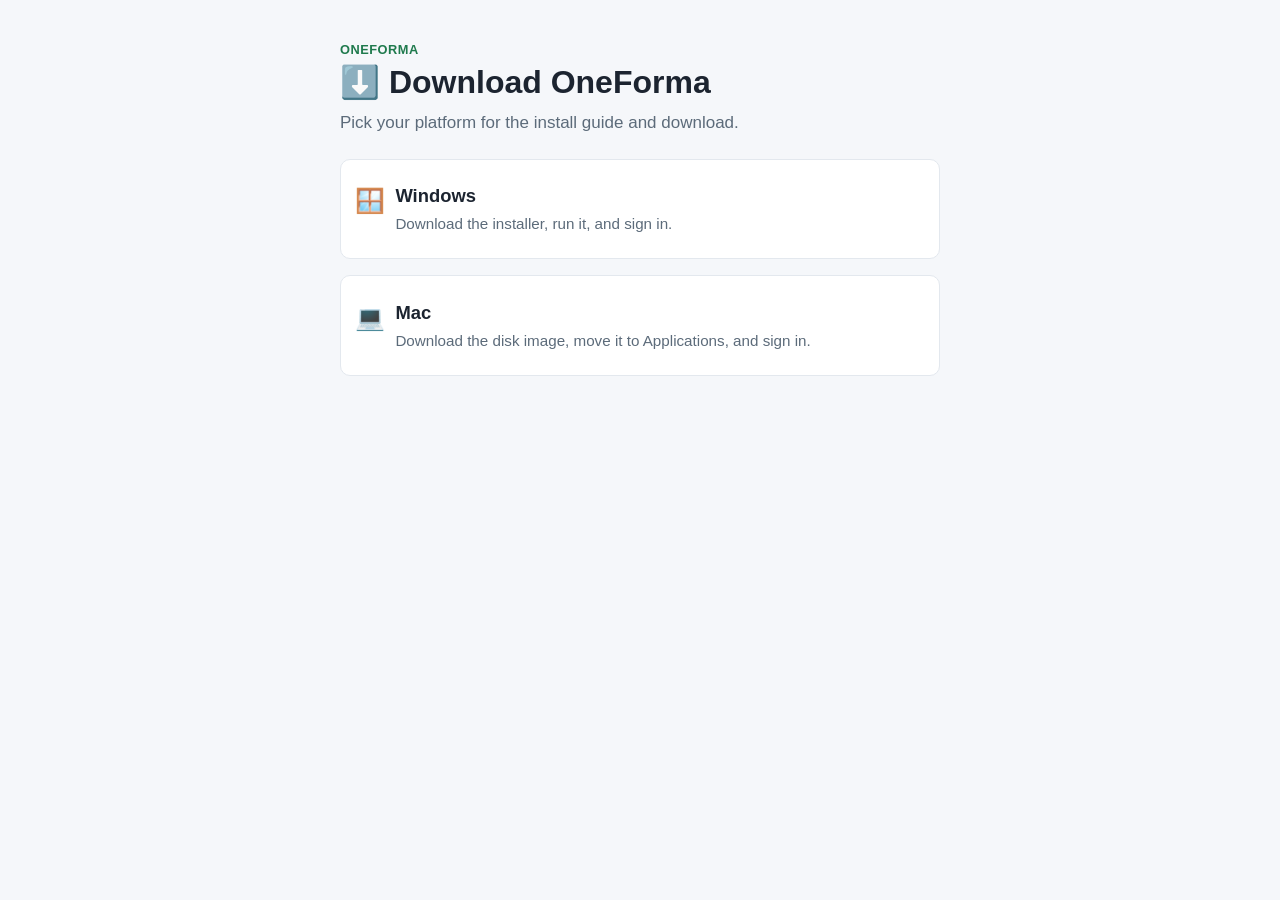
==== docs/index.html @ d5fb2e90 "docs: add install pages for GitHub Pages (index, windows, mac)" ====
<!DOCTYPE html>
<html lang="en">
<head>
  <meta charset="utf-8">
  <meta name="viewport" content="width=device-width, initial-scale=1">
  <title>Download OneForma</title>
  <style>
    :root {
      color-scheme: light;
      --ink: #1c2430;
      --muted: #5c6b7a;
      --line: #e3e8ee;
      --paper: #f5f7fa;
      --card: #fff;
      --green: #1f7a4d;
    }
    * { box-sizing: border-box; }
    body {
      margin: 0;
      background: var(--paper);
      color: var(--ink);
      font: 17px/1.5 "Segoe UI", Helvetica, Arial, sans-serif;
    }
    main {
      max-width: 40rem;
      margin: 0 auto;
      padding: 2.5rem 1.25rem 3rem;
    }
    .kicker {
      margin: 0 0 0.25rem;
      color: var(--green);
      font-size: 0.8rem;
      font-weight: 700;
      letter-spacing: 0.04em;
      text-transform: uppercase;
    }
    h1 {
      margin: 0 0 0.5rem;
      font-size: 2rem;
      line-height: 1.2;
    }
    .lead { margin: 0 0 1.5rem; color: var(--muted); }
    ol { margin: 0; padding: 0; list-style: none; }
    li { margin: 0 0 1rem; }
    a.tile {
      display: block;
      padding: 1.4rem 1.2rem 1.4rem 3.4rem;
      background: var(--card);
      border: 1px solid var(--line);
      border-radius: 10px;
      position: relative;
      text-decoration: none;
      color: var(--ink);
    }
    a.tile:hover { border-color: var(--green); }
    .num {
      position: absolute;
      left: 0.9rem;
      top: 1.45rem;
      font-size: 1.5rem;
    }
    .tile h2 { margin: 0 0 0.2rem; font-size: 1.15rem; }
    .tile p { margin: 0; color: var(--muted); font-size: 0.95rem; }
  </style>
</head>
<body>
  <main>
    <p class="kicker">OneForma</p>
    <h1>⬇️ Download OneForma</h1>
    <p class="lead">Pick your platform for the install guide and download.</p>
    <ol>
      <li>
        <a class="tile" href="windows.html">
          <span class="num">🪟</span>
          <h2>Windows</h2>
          <p>Download the installer, run it, and sign in.</p>
        </a>
      </li>
      <li>
        <a class="tile" href="mac.html">
          <span class="num">💻</span>
          <h2>Mac</h2>
          <p>Download the disk image, move it to Applications, and sign in.</p>
        </a>
      </li>
    </ol>
  </main>
</body>
</html>
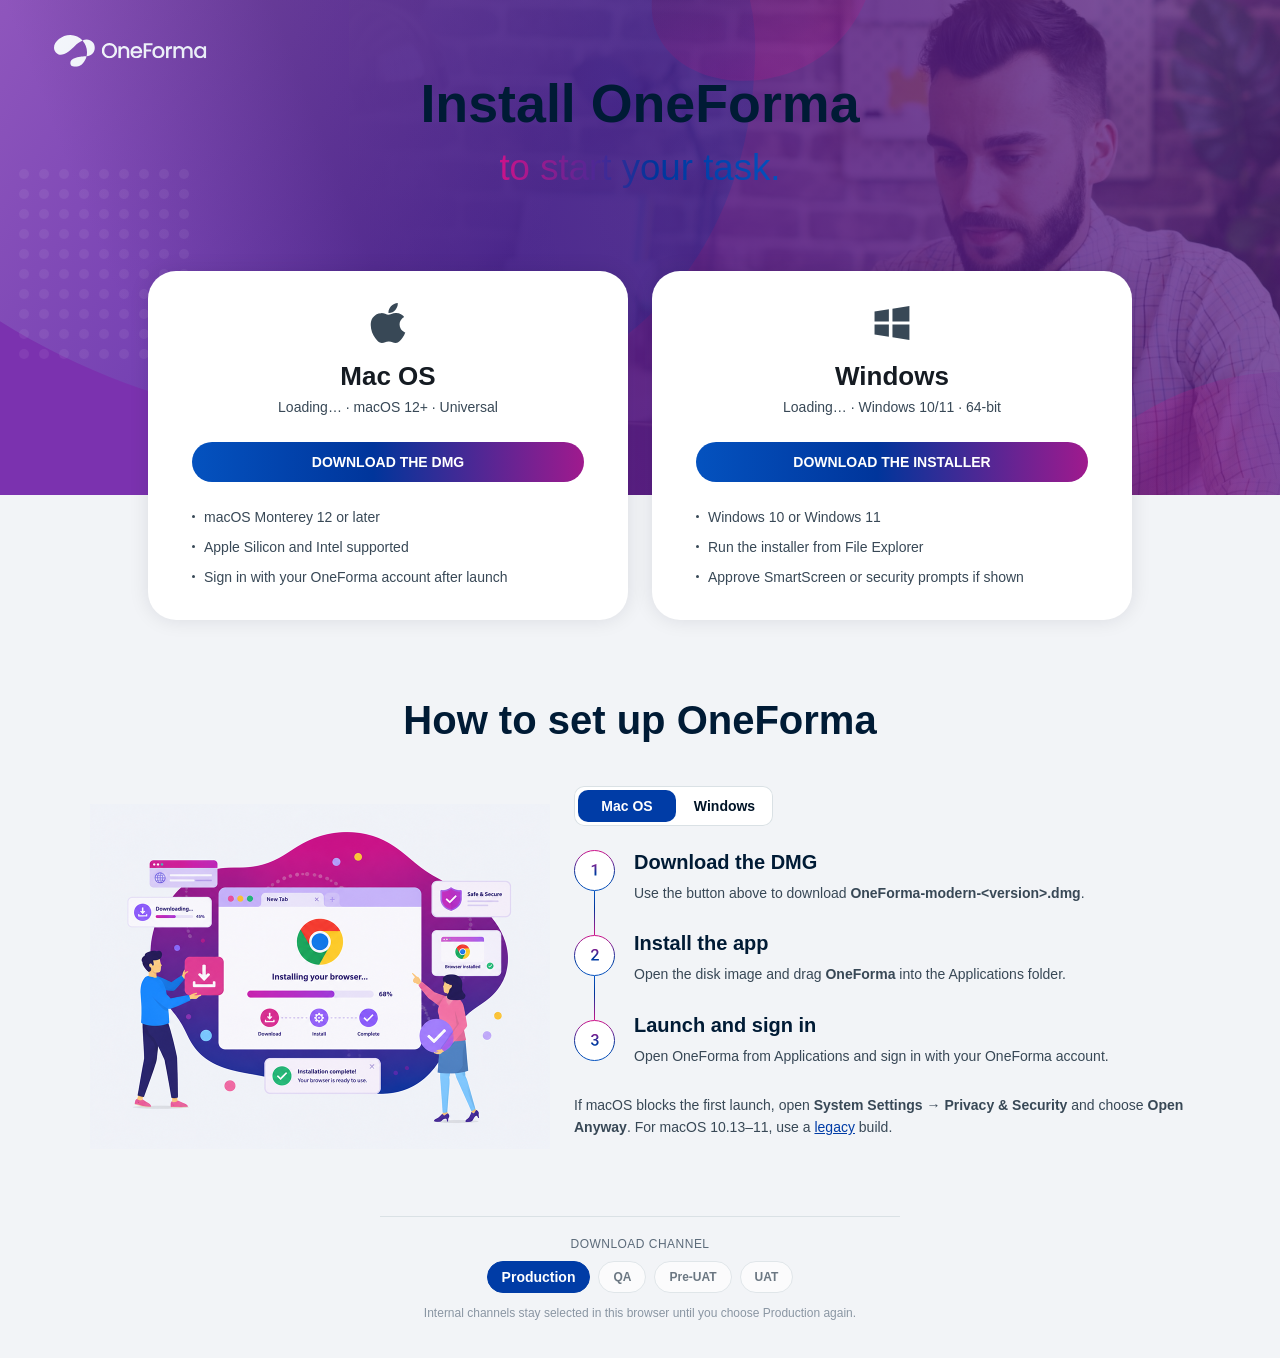
==== commit 9f494f9b: "docs: restyle GitHub Pages download site like client-download Match my.oneforma.com/client-download " ====
--- a/docs/index.html
+++ b/docs/index.html
@@ -3,87 +3,137 @@
 <head>
   <meta charset="utf-8">
   <meta name="viewport" content="width=device-width, initial-scale=1">
-  <title>Download OneForma</title>
-  <style>
-    :root {
-      color-scheme: light;
-      --ink: #1c2430;
-      --muted: #5c6b7a;
-      --line: #e3e8ee;
-      --paper: #f5f7fa;
-      --card: #fff;
-      --green: #1f7a4d;
-    }
-    * { box-sizing: border-box; }
-    body {
-      margin: 0;
-      background: var(--paper);
-      color: var(--ink);
-      font: 17px/1.5 "Segoe UI", Helvetica, Arial, sans-serif;
-    }
-    main {
-      max-width: 40rem;
-      margin: 0 auto;
-      padding: 2.5rem 1.25rem 3rem;
-    }
-    .kicker {
-      margin: 0 0 0.25rem;
-      color: var(--green);
-      font-size: 0.8rem;
-      font-weight: 700;
-      letter-spacing: 0.04em;
-      text-transform: uppercase;
-    }
-    h1 {
-      margin: 0 0 0.5rem;
-      font-size: 2rem;
-      line-height: 1.2;
-    }
-    .lead { margin: 0 0 1.5rem; color: var(--muted); }
-    ol { margin: 0; padding: 0; list-style: none; }
-    li { margin: 0 0 1rem; }
-    a.tile {
-      display: block;
-      padding: 1.4rem 1.2rem 1.4rem 3.4rem;
-      background: var(--card);
-      border: 1px solid var(--line);
-      border-radius: 10px;
-      position: relative;
-      text-decoration: none;
-      color: var(--ink);
-    }
-    a.tile:hover { border-color: var(--green); }
-    .num {
-      position: absolute;
-      left: 0.9rem;
-      top: 1.45rem;
-      font-size: 1.5rem;
-    }
-    .tile h2 { margin: 0 0 0.2rem; font-size: 1.15rem; }
-    .tile p { margin: 0; color: var(--muted); font-size: 0.95rem; }
-  </style>
+  <title>OneForma - Download Client</title>
+  <link rel="stylesheet" href="download.css">
 </head>
 <body>
-  <main>
-    <p class="kicker">OneForma</p>
-    <h1>⬇️ Download OneForma</h1>
-    <p class="lead">Pick your platform for the install guide and download.</p>
-    <ol>
-      <li>
-        <a class="tile" href="windows.html">
-          <span class="num">🪟</span>
-          <h2>Windows</h2>
-          <p>Download the installer, run it, and sign in.</p>
-        </a>
-      </li>
-      <li>
-        <a class="tile" href="mac.html">
-          <span class="num">💻</span>
-          <h2>Mac</h2>
-          <p>Download the disk image, move it to Applications, and sign in.</p>
-        </a>
-      </li>
-    </ol>
+  <main class="download-page">
+    <section class="top-section">
+      <img
+        class="top-section__text"
+        src="./assets/hero-oneforma.svg"
+        alt="Install OneForma to start your task."
+      />
+      <div class="system-download-cards">
+        <article class="system-download-card" data-platform="mac">
+          <img class="system-download-card__icon" src="./assets/ios-icon.svg" alt="Mac OS">
+          <h2 class="system-download-card__title">Mac OS</h2>
+          <p class="system-download-card__version" data-version-line>Loading… · macOS 12+ · Universal</p>
+          <p class="system-download-card__env" data-env-banner></p>
+          <a class="system-download-card__button" data-download-button href="#">DOWNLOAD THE DMG</a>
+          <ul class="system-download-card__tips">
+            <li>macOS Monterey 12 or later</li>
+            <li>Apple Silicon and Intel supported</li>
+            <li>Sign in with your OneForma account after launch</li>
+          </ul>
+        </article>
+        <article class="system-download-card" data-platform="windows">
+          <img class="system-download-card__icon" src="./assets/windows-icon.svg" alt="Windows">
+          <h2 class="system-download-card__title">Windows</h2>
+          <p class="system-download-card__version" data-version-line>Loading… · Windows 10/11 · 64-bit</p>
+          <p class="system-download-card__env" data-env-banner></p>
+          <a class="system-download-card__button" data-download-button href="#">DOWNLOAD THE INSTALLER</a>
+          <ul class="system-download-card__tips">
+            <li>Windows 10 or Windows 11</li>
+            <li>Run the installer from File Explorer</li>
+            <li>Approve SmartScreen or security prompts if shown</li>
+          </ul>
+        </article>
+      </div>
+    </section>
+
+    <section class="setup-section">
+      <div class="setup-section__inner">
+        <h2 class="setup-section__title">How to set up OneForma</h2>
+        <div class="setup-section__content">
+          <img
+            class="setup-section__image"
+            src="./assets/setup-bg.png"
+            alt="OneForma installation guide"
+          >
+          <div class="setup-section__guide">
+            <div class="setup-platform-tabs" role="tablist" aria-label="Setup platform">
+              <button class="setup-platform-tabs__button is-active" type="button" role="tab" aria-selected="true" data-setup-tab="mac">Mac OS</button>
+              <button class="setup-platform-tabs__button" type="button" role="tab" aria-selected="false" data-setup-tab="windows">Windows</button>
+            </div>
+            <div class="setup-guide-panels">
+              <div class="setup-guide-panel is-active" data-setup-guide-panel="mac">
+                <div class="setup-guide-panel__body">
+                  <div class="setup-guide-panel__steps">
+                    <img class="setup-guide-panel__step-icon" src="./assets/circle1.svg" alt="Step 1">
+                    <div class="setup-guide-panel__step-line"></div>
+                    <img class="setup-guide-panel__step-icon" src="./assets/circle2.svg" alt="Step 2">
+                    <div class="setup-guide-panel__step-line"></div>
+                    <img class="setup-guide-panel__step-icon" src="./assets/circle3.svg" alt="Step 3">
+                  </div>
+                  <div class="setup-guide-panel__texts">
+                    <div class="setup-guide-panel__step-text">
+                      <h3 class="setup-guide-panel__step-title">Download the DMG</h3>
+                      <p class="setup-guide-panel__step-desc">Use the button above to download <strong>OneForma-modern-&lt;version&gt;.dmg</strong>.</p>
+                    </div>
+                    <div class="setup-guide-panel__step-text">
+                      <h3 class="setup-guide-panel__step-title">Install the app</h3>
+                      <p class="setup-guide-panel__step-desc">Open the disk image and drag <strong>OneForma</strong> into the Applications folder.</p>
+                    </div>
+                    <div class="setup-guide-panel__step-text">
+                      <h3 class="setup-guide-panel__step-title">Launch and sign in</h3>
+                      <p class="setup-guide-panel__step-desc">Open OneForma from Applications and sign in with your OneForma account.</p>
+                    </div>
+                  </div>
+                </div>
+                <p class="setup-guide-panel__notice">
+                  If macOS blocks the first launch, open <strong>System Settings → Privacy &amp; Security</strong> and choose <strong>Open Anyway</strong>.
+                  For macOS 10.13–11, use a <a href="https://github.com/centific-cn/OneformaClient-releases/releases">legacy</a> build.
+                </p>
+              </div>
+              <div class="setup-guide-panel" data-setup-guide-panel="windows">
+                <div class="setup-guide-panel__body">
+                  <div class="setup-guide-panel__steps">
+                    <img class="setup-guide-panel__step-icon" src="./assets/circle1.svg" alt="Step 1">
+                    <div class="setup-guide-panel__step-line"></div>
+                    <img class="setup-guide-panel__step-icon" src="./assets/circle2.svg" alt="Step 2">
+                    <div class="setup-guide-panel__step-line"></div>
+                    <img class="setup-guide-panel__step-icon" src="./assets/circle3.svg" alt="Step 3">
+                  </div>
+                  <div class="setup-guide-panel__texts">
+                    <div class="setup-guide-panel__step-text">
+                      <h3 class="setup-guide-panel__step-title">Download the installer</h3>
+                      <p class="setup-guide-panel__step-desc">Use the button above to download <strong>OneForma-modern-&lt;version&gt;.exe</strong>.</p>
+                    </div>
+                    <div class="setup-guide-panel__step-text">
+                      <h3 class="setup-guide-panel__step-title">Run the setup</h3>
+                      <p class="setup-guide-panel__step-desc">Double-click the installer. If Windows shows a blue SmartScreen screen, choose <strong>More info</strong> then <strong>Run anyway</strong> when instructed by your team.</p>
+                    </div>
+                    <div class="setup-guide-panel__step-text">
+                      <h3 class="setup-guide-panel__step-title">Launch and sign in</h3>
+                      <p class="setup-guide-panel__step-desc">Open OneForma from the Start menu or desktop shortcut and sign in.</p>
+                    </div>
+                  </div>
+                </div>
+                <p class="setup-guide-panel__notice">
+                  If Windows Defender or company security software asks for confirmation, verify the publisher and allow the installation.
+                </p>
+              </div>
+            </div>
+          </div>
+        </div>
+
+        <div class="env-channel" data-env-selector>
+          <p class="env-channel__label">Download channel</p>
+          <div class="env-channel__buttons" role="group" aria-label="Download channel">
+            <button type="button" class="env-channel__btn is-active" data-env-option="prod" aria-pressed="true">Production</button>
+            <button type="button" class="env-channel__btn" data-env-option="qa" aria-pressed="false">QA</button>
+            <button type="button" class="env-channel__btn" data-env-option="preuat" aria-pressed="false">Pre-UAT</button>
+            <button type="button" class="env-channel__btn" data-env-option="uat" aria-pressed="false">UAT</button>
+          </div>
+          <p class="env-channel__hint">Internal channels stay selected in this browser until you choose Production again.</p>
+        </div>
+      </div>
+    </section>
   </main>
+  <script src="download.js"></script>
+  <script>
+    OneformaDownload.initPage({ setupTab: "mac" });
+  </script>
 </body>
 </html>
--- a/docs/download.css
+++ b/docs/download.css
@@ -0,0 +1,505 @@
+@font-face {
+  font-family: "Roboto";
+  font-style: normal;
+  font-weight: 400;
+  src: local("Roboto"), local("Arial");
+}
+
+@font-face {
+  font-family: "Roboto";
+  font-style: normal;
+  font-weight: 500;
+  src: local("Roboto Medium"), local("Arial");
+}
+
+@font-face {
+  font-family: "Roboto";
+  font-style: normal;
+  font-weight: 700;
+  src: local("Roboto Bold"), local("Arial Bold");
+}
+
+* {
+  box-sizing: border-box;
+}
+
+html,
+body {
+  margin: 0;
+  min-height: 100%;
+}
+
+p {
+  margin: 0;
+}
+
+body {
+  background-color: #f2f4f7;
+  font-family: "Roboto", Arial, "Helvetica Neue", Helvetica, sans-serif;
+}
+
+.download-page {
+  min-height: 100vh;
+}
+
+.top-section {
+  position: relative;
+  width: 100%;
+  height: 495px;
+  overflow: visible;
+  background-image: url("./assets/top-bg-1280.svg");
+  background-repeat: no-repeat;
+  background-position: top center;
+  background-size: cover;
+}
+
+.top-section__text {
+  display: block;
+  width: min(1100px, calc(100% - 48px));
+  max-width: 1100px;
+  height: auto;
+  margin: 0 auto;
+  padding-top: 56px;
+}
+
+.system-download-cards {
+  position: absolute;
+  left: 50%;
+  bottom: -125px;
+  display: flex;
+  width: min(984px, calc(100% - 40px));
+  max-width: 984px;
+  transform: translateX(-50%);
+}
+
+.system-download-cards--single {
+  width: min(480px, calc(100% - 40px));
+}
+
+.system-download-card + .system-download-card {
+  margin-left: 24px;
+}
+
+.system-download-card {
+  flex: 1 1 0;
+  min-width: 0;
+  padding: 32px 44px;
+  border-radius: 28px;
+  background: #ffffff;
+  color: #384856;
+  text-align: center;
+  box-shadow: 0 0 20px 0 #0014271a;
+}
+
+.system-download-card__icon {
+  display: block;
+  width: 40px;
+  height: 40px;
+  margin: 0 auto 16px;
+}
+
+.system-download-card__title {
+  margin: 0;
+  color: #151b22;
+  font-size: 26px;
+  font-weight: 700;
+  line-height: 34px;
+}
+
+.system-download-card__version {
+  margin-top: 4px;
+  color: #384856;
+  font-size: 14px;
+  font-weight: 400;
+  line-height: 1.5;
+}
+
+.system-download-card__env {
+  display: none;
+  margin-top: 8px;
+  color: #8a5a00;
+  font-size: 12px;
+  font-weight: 700;
+  letter-spacing: 0.02em;
+  text-transform: uppercase;
+}
+
+.system-download-card__env.is-visible {
+  display: block;
+}
+
+a.system-download-card__button {
+  display: inline-flex;
+  align-items: center;
+  justify-content: center;
+  width: 100%;
+  height: 40px;
+  border: 0;
+  border-radius: 30px;
+  background: linear-gradient(270deg, #cd128a -15.37%, #00359b 53.85%, #0452bf 100%);
+  color: #ffffff;
+  cursor: pointer;
+  font-family: inherit;
+  font-size: 14px;
+  font-weight: 700;
+  line-height: 1;
+  margin: 24px 0;
+  text-decoration: none;
+}
+
+a.system-download-card__button:hover {
+  filter: brightness(1.05);
+}
+
+.system-download-card__tips {
+  display: flex;
+  flex-direction: column;
+  margin: 0;
+  padding: 0;
+  color: #384856;
+  font-size: 14px;
+  font-weight: 400;
+  line-height: 22px;
+  list-style: none;
+  text-align: left;
+}
+
+.system-download-card__tips li + li {
+  margin-top: 8px;
+}
+
+.system-download-card__tips li {
+  position: relative;
+  padding-left: 12px;
+}
+
+.system-download-card__tips li::before {
+  position: absolute;
+  top: 9px;
+  left: 0;
+  width: 3px;
+  height: 3px;
+  border-radius: 50%;
+  background: #384856;
+  content: "";
+}
+
+.setup-section {
+  margin-top: 165px;
+  padding: 36px 20px;
+}
+
+.setup-section__inner {
+  width: min(1100px, 100%);
+  max-width: 1100px;
+  margin: 0 auto;
+}
+
+.setup-section__title {
+  margin: 0;
+  color: #001b35;
+  font-size: 40px;
+  font-weight: 700;
+  line-height: 1.2;
+  text-align: center;
+}
+
+.setup-section__content {
+  display: flex;
+  align-items: flex-start;
+  justify-content: space-between;
+  min-height: 382px;
+  margin-top: 42px;
+}
+
+.setup-section__image {
+  display: block;
+  flex: 0 0 460px;
+  width: 460px;
+  max-width: 100%;
+  height: auto;
+  margin-top: 18px;
+}
+
+.setup-section__guide {
+  flex: 1 1 0;
+  min-width: 0;
+  margin-left: 24px;
+}
+
+.setup-platform-tabs {
+  display: inline-flex;
+  padding: 4px;
+  border-radius: 10px;
+  background: #ffffff;
+  box-shadow: inset 0 0 0 1px #dae1e5;
+}
+
+.setup-platform-tabs__button {
+  width: 89px;
+  height: 32px;
+  border: 0;
+  border-radius: 10px;
+  background: transparent;
+  color: #001427;
+  cursor: pointer;
+  font-family: inherit;
+  font-size: 14px;
+  font-weight: 700;
+  line-height: 22px;
+  padding: 0;
+}
+
+.setup-platform-tabs__button:first-child {
+  margin-right: 4px;
+}
+
+.setup-platform-tabs__button.is-active {
+  width: 98px;
+  background: #003ca6;
+  color: #ffffff;
+}
+
+.setup-guide-panels {
+  margin-top: 24px;
+}
+
+.setup-guide-panel {
+  display: none;
+}
+
+.setup-guide-panel.is-active {
+  display: block;
+}
+
+.setup-guide-panel__body {
+  display: flex;
+  align-items: stretch;
+}
+
+.setup-guide-panel__steps {
+  display: flex;
+  flex: 0 0 42px;
+  flex-direction: column;
+  align-items: flex-start;
+  height: 208px;
+  padding: 0;
+}
+
+.setup-guide-panel__step-line {
+  flex: 0 0 44px;
+  width: 1px;
+  height: 44px;
+  margin-left: 20px;
+  background: linear-gradient(180deg, #0452bf 0.88%, #00359b 40.18%, #cd128a 99.12%);
+}
+
+.setup-guide-panel__step-icon {
+  display: block;
+  width: 41px;
+  height: 41px;
+}
+
+.setup-guide-panel__texts {
+  display: flex;
+  flex: 1 1 0;
+  flex-direction: column;
+  min-width: 0;
+  margin-left: 18px;
+}
+
+.setup-guide-panel__step-text + .setup-guide-panel__step-text {
+  margin-top: 28px;
+}
+
+.setup-guide-panel__step-title {
+  margin: 0 0 8px;
+  color: #001b35;
+  font-size: 20px;
+  font-weight: 700;
+  line-height: 1.25;
+}
+
+.setup-guide-panel__step-desc {
+  margin: 0;
+  color: #384856;
+  font-size: 14px;
+  font-weight: 400;
+  line-height: 1.45;
+}
+
+.setup-guide-panel__notice {
+  margin: 28px 0 0;
+  color: #384856;
+  font-size: 14px;
+  font-weight: 400;
+  line-height: 1.6;
+}
+
+.setup-guide-panel__notice a {
+  color: #003ca6;
+}
+
+.env-channel {
+  max-width: 520px;
+  margin: 48px auto 0;
+  padding-top: 20px;
+  border-top: 1px solid #dae1e5;
+  text-align: center;
+}
+
+.env-channel__label {
+  margin: 0 0 10px;
+  color: #5c6b7a;
+  font-size: 12px;
+  font-weight: 500;
+  letter-spacing: 0.04em;
+  text-transform: uppercase;
+}
+
+.env-channel__buttons {
+  display: flex;
+  flex-wrap: wrap;
+  gap: 8px;
+  justify-content: center;
+}
+
+.env-channel__btn {
+  border: 1px solid #dae1e5;
+  border-radius: 999px;
+  background: #fff;
+  color: #384856;
+  cursor: pointer;
+  font-family: inherit;
+  font-size: 13px;
+  font-weight: 600;
+  line-height: 1;
+  padding: 8px 14px;
+}
+
+.env-channel__btn[data-env-option="prod"] {
+  font-size: 14px;
+}
+
+.env-channel__btn[data-env-option]:not([data-env-option="prod"]) {
+  font-size: 12px;
+  opacity: 0.72;
+}
+
+.env-channel__btn.is-active {
+  border-color: #003ca6;
+  background: #003ca6;
+  color: #fff;
+  opacity: 1;
+}
+
+.env-channel__hint {
+  margin: 12px 0 0;
+  color: #8a96a3;
+  font-size: 12px;
+  line-height: 1.45;
+}
+
+.back-home {
+  display: inline-block;
+  margin-bottom: 16px;
+  color: #003ca6;
+  font-size: 14px;
+  font-weight: 700;
+  text-decoration: none;
+}
+
+.back-home:hover {
+  text-decoration: underline;
+}
+
+@media (min-width: 1281px) {
+  .top-section {
+    background-image: url("./assets/top-bg-1440.svg");
+  }
+}
+
+@media (min-width: 1441px) {
+  .top-section {
+    background-image: url("./assets/top-bg-1920.svg");
+  }
+}
+
+@media (min-width: 1921px) {
+  .top-section {
+    background-image: url("./assets/top-bg-2560.svg");
+  }
+}
+
+@media (max-width: 900px) {
+  .top-section {
+    height: 820px;
+  }
+
+  .system-download-cards {
+    bottom: -125px;
+    flex-direction: column;
+    width: min(480px, calc(100% - 40px));
+    max-width: 480px;
+  }
+
+  .system-download-card + .system-download-card {
+    margin-top: 24px;
+    margin-left: 0;
+  }
+
+  .setup-section__content {
+    flex-direction: column;
+    min-height: 0;
+  }
+
+  .setup-section__image {
+    flex-basis: auto;
+    width: min(460px, 100%);
+    margin: 0 auto;
+  }
+
+  .setup-section__guide {
+    width: min(560px, 100%);
+    max-width: 560px;
+    margin: 40px auto 0;
+  }
+}
+
+@media (max-width: 560px) {
+  .top-section {
+    height: 760px;
+  }
+
+  .top-section__text {
+    width: calc(100% - 32px);
+    padding-top: 40px;
+  }
+
+  .system-download-card {
+    padding: 28px 24px 30px;
+    border-radius: 24px;
+  }
+
+  .setup-section {
+    padding: 360px 20px 56px;
+  }
+
+  .setup-section__title {
+    font-size: 32px;
+  }
+
+  .setup-section__content {
+    margin-top: 32px;
+  }
+
+  .setup-platform-tabs {
+    display: flex;
+    width: 100%;
+  }
+
+  .setup-platform-tabs__button {
+    flex: 1 1 0;
+    width: auto;
+  }
+}
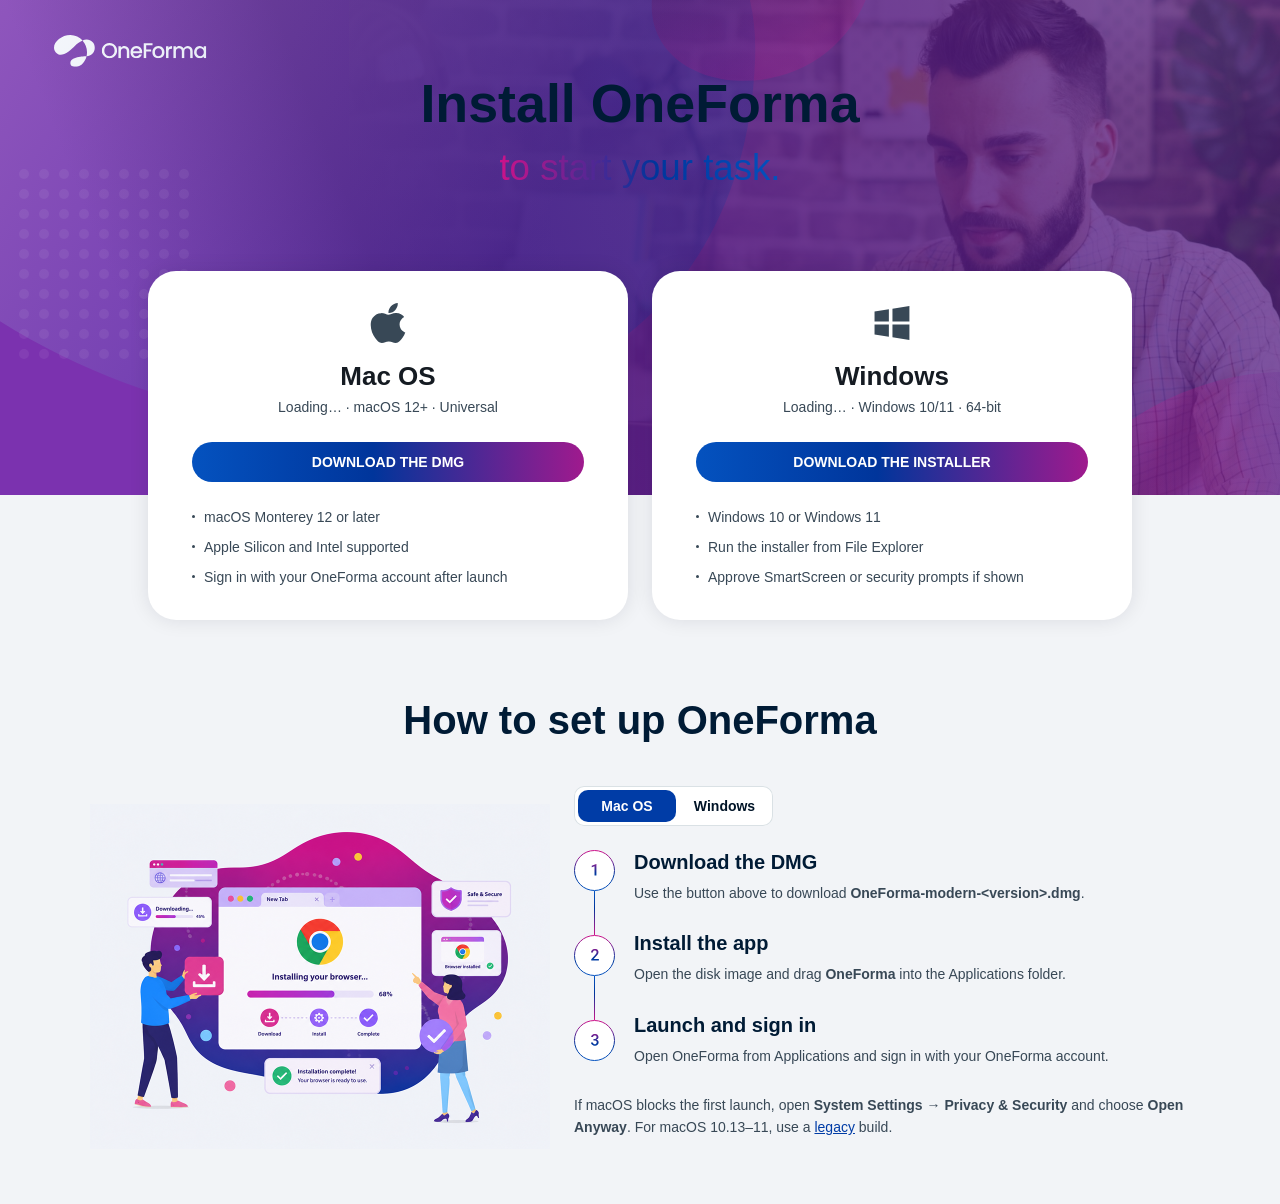
==== commit 9a642991: "feat: public download page serves prod only, internal channels move to direct links" ====
--- a/docs/index.html
+++ b/docs/index.html
@@ -117,17 +117,6 @@
             </div>
           </div>
         </div>
-
-        <div class="env-channel" data-env-selector>
-          <p class="env-channel__label">Download channel</p>
-          <div class="env-channel__buttons" role="group" aria-label="Download channel">
-            <button type="button" class="env-channel__btn is-active" data-env-option="prod" aria-pressed="true">Production</button>
-            <button type="button" class="env-channel__btn" data-env-option="qa" aria-pressed="false">QA</button>
-            <button type="button" class="env-channel__btn" data-env-option="preuat" aria-pressed="false">Pre-UAT</button>
-            <button type="button" class="env-channel__btn" data-env-option="uat" aria-pressed="false">UAT</button>
-          </div>
-          <p class="env-channel__hint">Internal channels stay selected in this browser until you choose Production again.</p>
-        </div>
       </div>
     </section>
   </main>
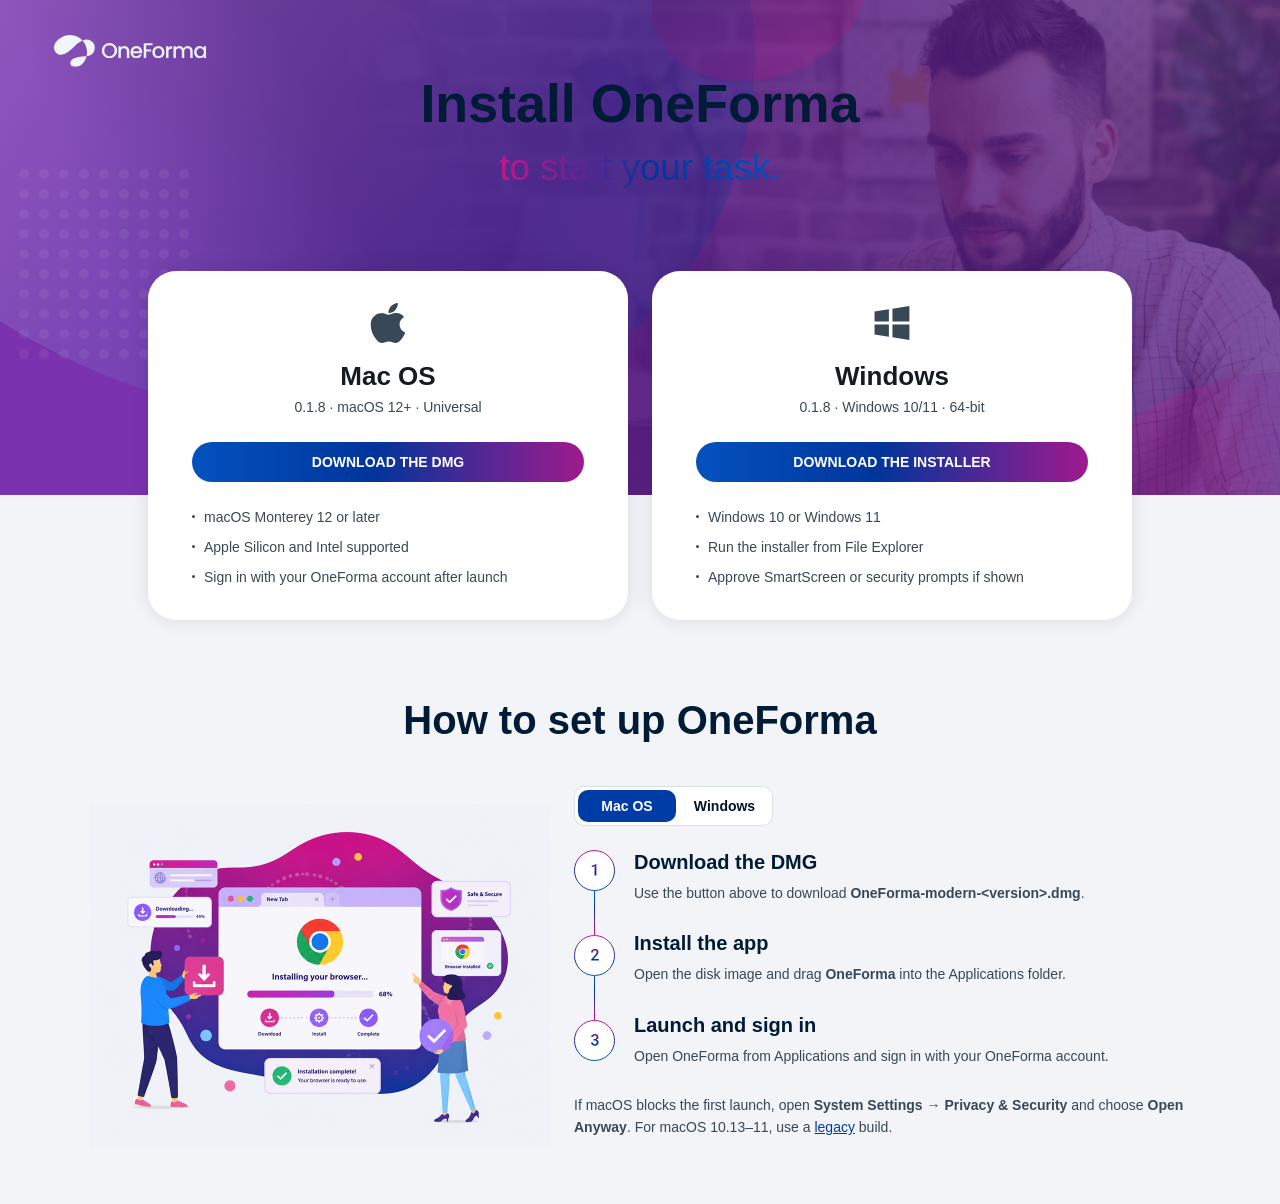
==== commit b950fa3b: "Make the download site a single production page. The home page already has both platforms. Query env" ====
--- a/docs/index.html
+++ b/docs/index.html
@@ -19,7 +19,6 @@
           <img class="system-download-card__icon" src="./assets/ios-icon.svg" alt="Mac OS">
           <h2 class="system-download-card__title">Mac OS</h2>
           <p class="system-download-card__version" data-version-line>Loading… · macOS 12+ · Universal</p>
-          <p class="system-download-card__env" data-env-banner></p>
           <a class="system-download-card__button" data-download-button href="#">DOWNLOAD THE DMG</a>
           <ul class="system-download-card__tips">
             <li>macOS Monterey 12 or later</li>
@@ -31,7 +30,6 @@
           <img class="system-download-card__icon" src="./assets/windows-icon.svg" alt="Windows">
           <h2 class="system-download-card__title">Windows</h2>
           <p class="system-download-card__version" data-version-line>Loading… · Windows 10/11 · 64-bit</p>
-          <p class="system-download-card__env" data-env-banner></p>
           <a class="system-download-card__button" data-download-button href="#">DOWNLOAD THE INSTALLER</a>
           <ul class="system-download-card__tips">
             <li>Windows 10 or Windows 11</li>
--- a/docs/download.css
+++ b/docs/download.css
@@ -72,10 +72,6 @@
   transform: translateX(-50%);
 }
 
-.system-download-cards--single {
-  width: min(480px, calc(100% - 40px));
-}
-
 .system-download-card + .system-download-card {
   margin-left: 24px;
 }
@@ -112,20 +108,6 @@
   font-size: 14px;
   font-weight: 400;
   line-height: 1.5;
-}
-
-.system-download-card__env {
-  display: none;
-  margin-top: 8px;
-  color: #8a5a00;
-  font-size: 12px;
-  font-weight: 700;
-  letter-spacing: 0.02em;
-  text-transform: uppercase;
-}
-
-.system-download-card__env.is-visible {
-  display: block;
 }
 
 a.system-download-card__button {
@@ -340,66 +322,6 @@
   color: #003ca6;
 }
 
-.env-channel {
-  max-width: 520px;
-  margin: 48px auto 0;
-  padding-top: 20px;
-  border-top: 1px solid #dae1e5;
-  text-align: center;
-}
-
-.env-channel__label {
-  margin: 0 0 10px;
-  color: #5c6b7a;
-  font-size: 12px;
-  font-weight: 500;
-  letter-spacing: 0.04em;
-  text-transform: uppercase;
-}
-
-.env-channel__buttons {
-  display: flex;
-  flex-wrap: wrap;
-  gap: 8px;
-  justify-content: center;
-}
-
-.env-channel__btn {
-  border: 1px solid #dae1e5;
-  border-radius: 999px;
-  background: #fff;
-  color: #384856;
-  cursor: pointer;
-  font-family: inherit;
-  font-size: 13px;
-  font-weight: 600;
-  line-height: 1;
-  padding: 8px 14px;
-}
-
-.env-channel__btn[data-env-option="prod"] {
-  font-size: 14px;
-}
-
-.env-channel__btn[data-env-option]:not([data-env-option="prod"]) {
-  font-size: 12px;
-  opacity: 0.72;
-}
-
-.env-channel__btn.is-active {
-  border-color: #003ca6;
-  background: #003ca6;
-  color: #fff;
-  opacity: 1;
-}
-
-.env-channel__hint {
-  margin: 12px 0 0;
-  color: #8a96a3;
-  font-size: 12px;
-  line-height: 1.45;
-}
-
 .back-home {
   display: inline-block;
   margin-bottom: 16px;
